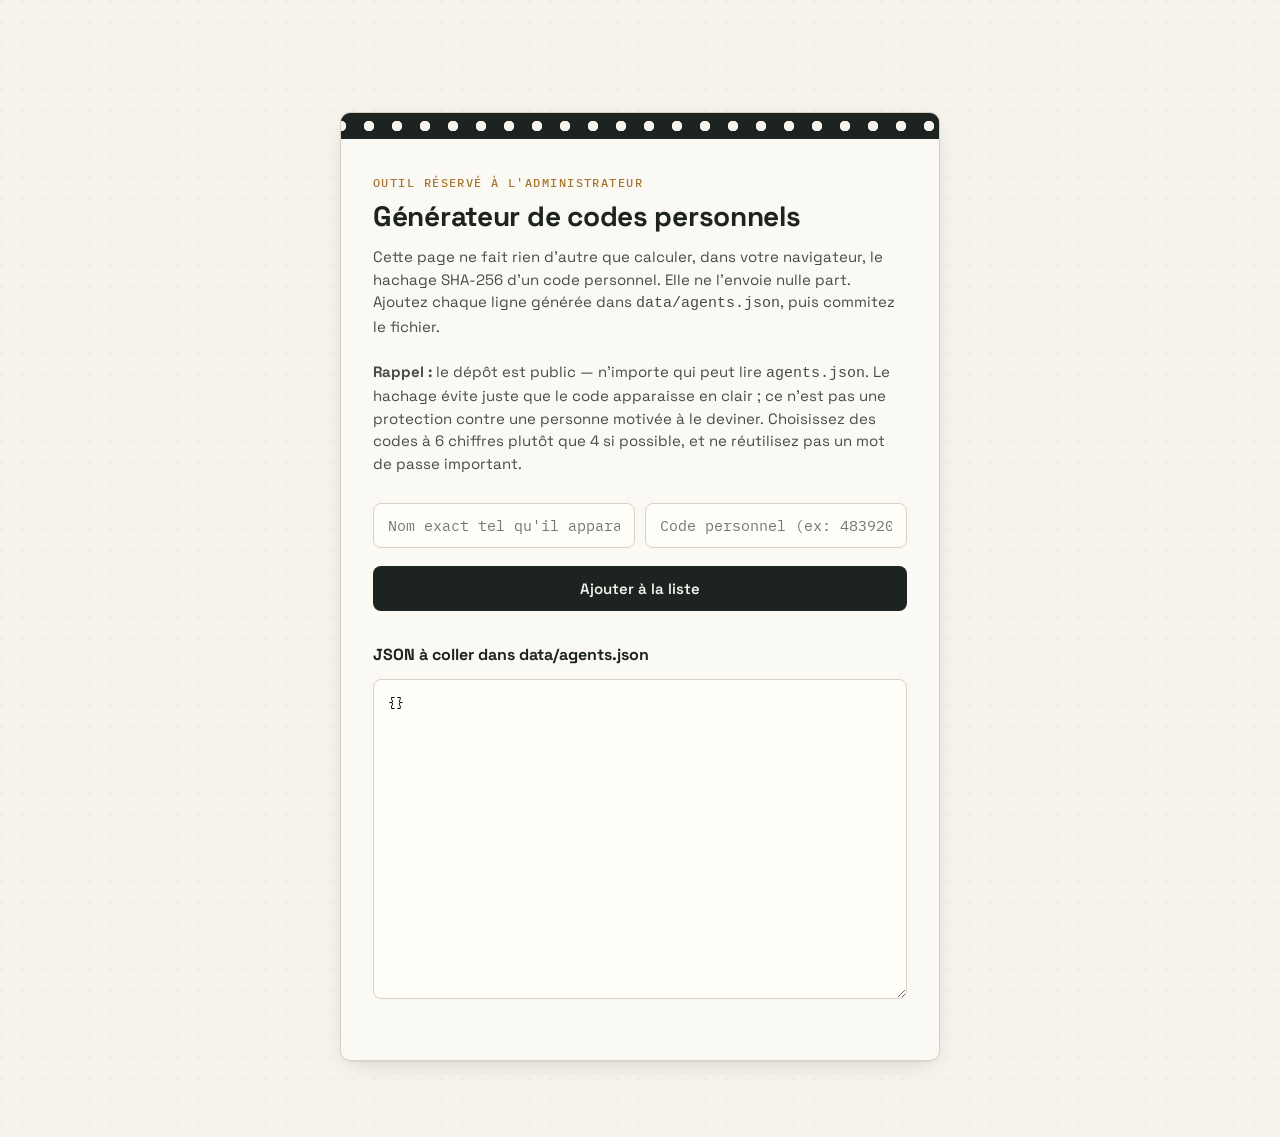
==== admin-pin-generator.html @ 62c117f6 "Add files via upload" ====
<!DOCTYPE html>
<html lang="fr">
<head>
<meta charset="UTF-8">
<title>Générateur de codes — outil admin</title>
<link href="https://fonts.googleapis.com/css2?family=IBM+Plex+Mono:wght@400;500;600&family=Space+Grotesk:wght@400;600&display=swap" rel="stylesheet">
<link rel="stylesheet" href="style.css">
<style>
  #app{ max-width: 640px; }
  textarea{
    width:100%; min-height: 320px; font-family: var(--font-mono); font-size: 13px;
    padding: 14px; border-radius: 8px; border: 1px solid var(--line); background: var(--paper-raised);
  }
  .row{ display:flex; gap:10px; margin-bottom: 12px; }
  .row input{ flex:1; }
  table.list{ width:100%; border-collapse:collapse; margin-top:16px; font-size:13px; }
  table.list td, table.list th{ border-bottom:1px solid var(--line); padding:6px 8px; text-align:left; font-family: var(--font-mono); }
</style>
</head>
<body>
<div id="app">
  <div class="card card-punch">
    <div class="punch-strip"></div>
    <div class="card-body">
      <p class="eyebrow">Outil réservé à l'administrateur</p>
      <h1>Générateur de codes personnels</h1>
      <p class="lede">
        Cette page ne fait rien d'autre que calculer, dans votre navigateur, le hachage SHA-256
        d'un code personnel. Elle ne l'envoie nulle part. Ajoutez chaque ligne générée dans
        <code>data/agents.json</code>, puis commitez le fichier.<br><br>
        <strong>Rappel :</strong> le dépôt est public — n'importe qui peut lire <code>agents.json</code>.
        Le hachage évite juste que le code apparaisse en clair ; ce n'est pas une protection contre
        une personne motivée à le deviner. Choisissez des codes à 6 chiffres plutôt que 4 si possible,
        et ne réutilisez pas un mot de passe important.
      </p>

      <div class="row">
        <input type="text" id="name" placeholder="Nom exact tel qu'il apparaît dans le fichier Excel">
        <input type="text" id="pin" placeholder="Code personnel (ex: 483920)">
      </div>
      <button class="btn-primary" id="add-btn" type="button" style="margin-bottom:20px;">Ajouter à la liste</button>

      <h2 style="font-size:16px;">JSON à coller dans data/agents.json</h2>
      <textarea id="output" readonly>{}</textarea>

      <table class="list" id="preview"><tbody></tbody></table>
    </div>
  </div>
</div>

<script>
  const entries = {};

  async function sha256(text) {
    const buf = await crypto.subtle.digest('SHA-256', new TextEncoder().encode(text));
    return Array.from(new Uint8Array(buf)).map(b => b.toString(16).padStart(2, '0')).join('');
  }

  function render() {
    document.getElementById('output').textContent = JSON.stringify(entries, null, 2);
    const tbody = document.querySelector('#preview tbody');
    tbody.innerHTML = '';
    Object.entries(entries).forEach(([name, hash]) => {
      const tr = document.createElement('tr');
      tr.innerHTML = `<td>${name}</td><td>${hash.slice(0,12)}…</td>`;
      tbody.appendChild(tr);
    });
  }

  document.getElementById('add-btn').addEventListener('click', async () => {
    const name = document.getElementById('name').value.trim();
    const pin = document.getElementById('pin').value.trim();
    if (!name || !pin) return;
    entries[name] = await sha256(pin);
    document.getElementById('pin').value = '';
    render();
  });

  render();
</script>
</body>
</html>
---- style.css ----
/* ============================================================
   Tokens
   Palette inspirée des fiches de pointage (carton, encre, laiton)
   ============================================================ */
:root{
  --ink:        #1c2321;
  --ink-soft:   #4a4a46;
  --paper:      #f6f3ec;
  --paper-raised:#fffdf8;
  --card:       #fbf9f3;
  --line:       #d8d2c2;
  --brass:      #a9762f;
  --brass-soft: #ecdcb9;
  --rust:       #a3402f;
  --rust-soft:  #f0dad4;
  --focus:      #2f6f6b;

  --font-display: 'Space Grotesk', system-ui, sans-serif;
  --font-mono:    'IBM Plex Mono', 'SFMono-Regular', Menlo, monospace;

  --radius: 10px;
  --shadow: 0 1px 2px rgba(28,35,33,.06), 0 8px 24px -12px rgba(28,35,33,.25);
}

*{ box-sizing: border-box; }

html,body{
  margin:0;
  min-height:100%;
  background: var(--paper);
  color: var(--ink);
  font-family: var(--font-display);
}

body{
  background-image:
    radial-gradient(circle at 1px 1px, rgba(28,35,33,.05) 1px, transparent 0);
  background-size: 22px 22px;
}

#app{ max-width: 720px; margin: 0 auto; padding: 48px 20px 80px; }

.screen{ display:flex; flex-direction:column; align-items:stretch; }

/* ===== Cartes / fiche de pointage ===== */
.card-punch{
  position: relative;
  background: var(--card);
  border: 1px solid var(--line);
  border-radius: var(--radius);
  box-shadow: var(--shadow);
  overflow: hidden;
  margin-top: 64px;
}

.punch-strip{
  height: 26px;
  width: 100%;
  background: var(--ink);
  background-image: radial-gradient(circle, var(--paper) 5px, transparent 5.5px);
  background-size: 28px 26px;
  background-position: 14px center;
  background-repeat: repeat-x;
}

.card-body{ padding: 36px 32px 40px; }

.eyebrow{
  font-family: var(--font-mono);
  text-transform: uppercase;
  letter-spacing: .12em;
  font-size: 12px;
  color: var(--brass);
  margin: 0 0 8px;
  font-weight: 500;
}

h1{ font-size: 28px; margin: 0 0 12px; letter-spacing: -0.01em; }

.lede{ color: var(--ink-soft); line-height: 1.5; margin: 0 0 28px; font-size: 15px; }

/* ===== Formulaire ===== */
.field{ display:block; margin-bottom: 18px; }
.field span{ display:block; font-size: 13px; font-weight: 600; margin-bottom: 6px; }

select, input{
  width: 100%;
  padding: 12px 14px;
  border: 1px solid var(--line);
  border-radius: 8px;
  background: var(--paper-raised);
  font-family: var(--font-mono);
  font-size: 15px;
  color: var(--ink);
}
select:focus, input:focus{
  outline: none;
  border-color: var(--focus);
  box-shadow: 0 0 0 3px rgba(47,111,107,.15);
}

.btn-primary{
  width: 100%;
  padding: 13px 16px;
  margin-top: 6px;
  border: none;
  border-radius: 8px;
  background: var(--ink);
  color: var(--paper);
  font-family: var(--font-display);
  font-weight: 600;
  font-size: 15px;
  cursor: pointer;
  transition: transform .12s ease, background .12s ease;
}
.btn-primary:hover{ background:#000; }
.btn-primary:active{ transform: scale(.98); }

.btn-ghost{
  padding: 9px 14px;
  border: 1px solid var(--line);
  border-radius: 8px;
  background: transparent;
  color: var(--ink-soft);
  font-family: var(--font-display);
  font-size: 14px;
  cursor: pointer;
}
.btn-ghost:hover{ border-color: var(--ink-soft); color: var(--ink); }

.error{ color: var(--rust); font-size: 13px; margin-top: 12px; }
.status{ color: var(--ink-soft); font-size: 13px; margin-top: 16px; text-align:center; }

.footnote{
  text-align:center;
  color: var(--ink-soft);
  font-size: 12px;
  margin-top: 18px;
  line-height: 1.5;
}

/* ===== Dashboard ===== */
.dash-header{
  display:flex; justify-content: space-between; align-items:flex-end;
  margin-bottom: 24px; gap: 16px; flex-wrap: wrap;
}
.dash-header h1{ margin:0; font-size: 26px; }
.dash-header-actions{ display:flex; align-items:center; gap:12px; }

.year-picker{ display:flex; align-items:center; gap:8px; font-size: 13px; }
.year-picker select{ width:auto; padding: 8px 10px; }

.hero-card{
  background: var(--ink);
  color: var(--paper);
  border-radius: var(--radius);
  padding: 32px;
  margin-bottom: 16px;
  box-shadow: var(--shadow);
}
.hero-label{
  font-family: var(--font-mono);
  font-size: 12px;
  letter-spacing: .08em;
  text-transform: uppercase;
  color: var(--brass-soft);
  margin: 0 0 10px;
}
.hero-value{
  font-family: var(--font-mono);
  font-size: 52px;
  font-weight: 600;
  margin: 0;
  font-variant-numeric: tabular-nums;
  letter-spacing: -0.01em;
}
.hero-value.negative{ color: #e39c8c; }
.hero-sub{ margin: 8px 0 0; color: #b7bdb9; font-size: 13px; }

.report-chip{
  display:flex; align-items:center; gap:8px;
  font-family: var(--font-mono);
  font-size: 13px;
  color: var(--ink-soft);
  background: var(--brass-soft);
  border-radius: 999px;
  padding: 8px 14px;
  width: fit-content;
  margin-bottom: 32px;
}
.chip-dot{ width:6px; height:6px; border-radius:50%; background: var(--brass); display:inline-block; }

.section-title{
  font-size: 14px;
  text-transform: uppercase;
  letter-spacing: .08em;
  color: var(--ink-soft);
  margin: 0 0 14px;
  font-weight: 600;
}

/* Bande de pointage : une tuile par mois */
.punch-row{
  display: grid;
  grid-template-columns: repeat(auto-fill, minmax(72px, 1fr));
  gap: 6px;
  margin-bottom: 32px;
}
.punch-tile{
  border: 1px solid var(--line);
  border-radius: 8px;
  background: var(--paper-raised);
  padding: 10px 8px;
  text-align:center;
  position: relative;
}
.punch-tile.is-current{ border-color: var(--focus); border-width: 2px; }
.punch-tile .m{
  font-size: 11px;
  text-transform: uppercase;
  letter-spacing: .05em;
  color: var(--ink-soft);
  margin: 0 0 6px;
}
.punch-tile .v{
  font-family: var(--font-mono);
  font-size: 13px;
  font-weight: 600;
  margin:0;
  font-variant-numeric: tabular-nums;
}
.punch-tile .v.negative{ color: var(--rust); }
.punch-tile .v.positive{ color: var(--brass); }
.punch-tile .v.empty{ color: var(--line); }

/* Registre / table détaillée */
.ledger{
  width: 100%;
  border-collapse: collapse;
  background: var(--card);
  border: 1px solid var(--line);
  border-radius: var(--radius);
  overflow: hidden;
  font-size: 14px;
}
.ledger th{
  text-align: left;
  font-family: var(--font-mono);
  font-size: 11px;
  text-transform: uppercase;
  letter-spacing: .06em;
  color: var(--ink-soft);
  padding: 10px 16px;
  border-bottom: 1px solid var(--line);
  background: var(--paper);
}
.ledger td{
  padding: 11px 16px;
  border-bottom: 1px solid var(--line);
  font-family: var(--font-mono);
  font-variant-numeric: tabular-nums;
}
.ledger tr:last-child td{ border-bottom: none; }
.ledger td.negative{ color: var(--rust); }
.ledger td.positive{ color: var(--brass); }
.ledger tr.current-row{ background: var(--brass-soft); }

@media (max-width: 480px){
  .hero-value{ font-size: 40px; }
  .card-body{ padding: 28px 20px 32px; }
}
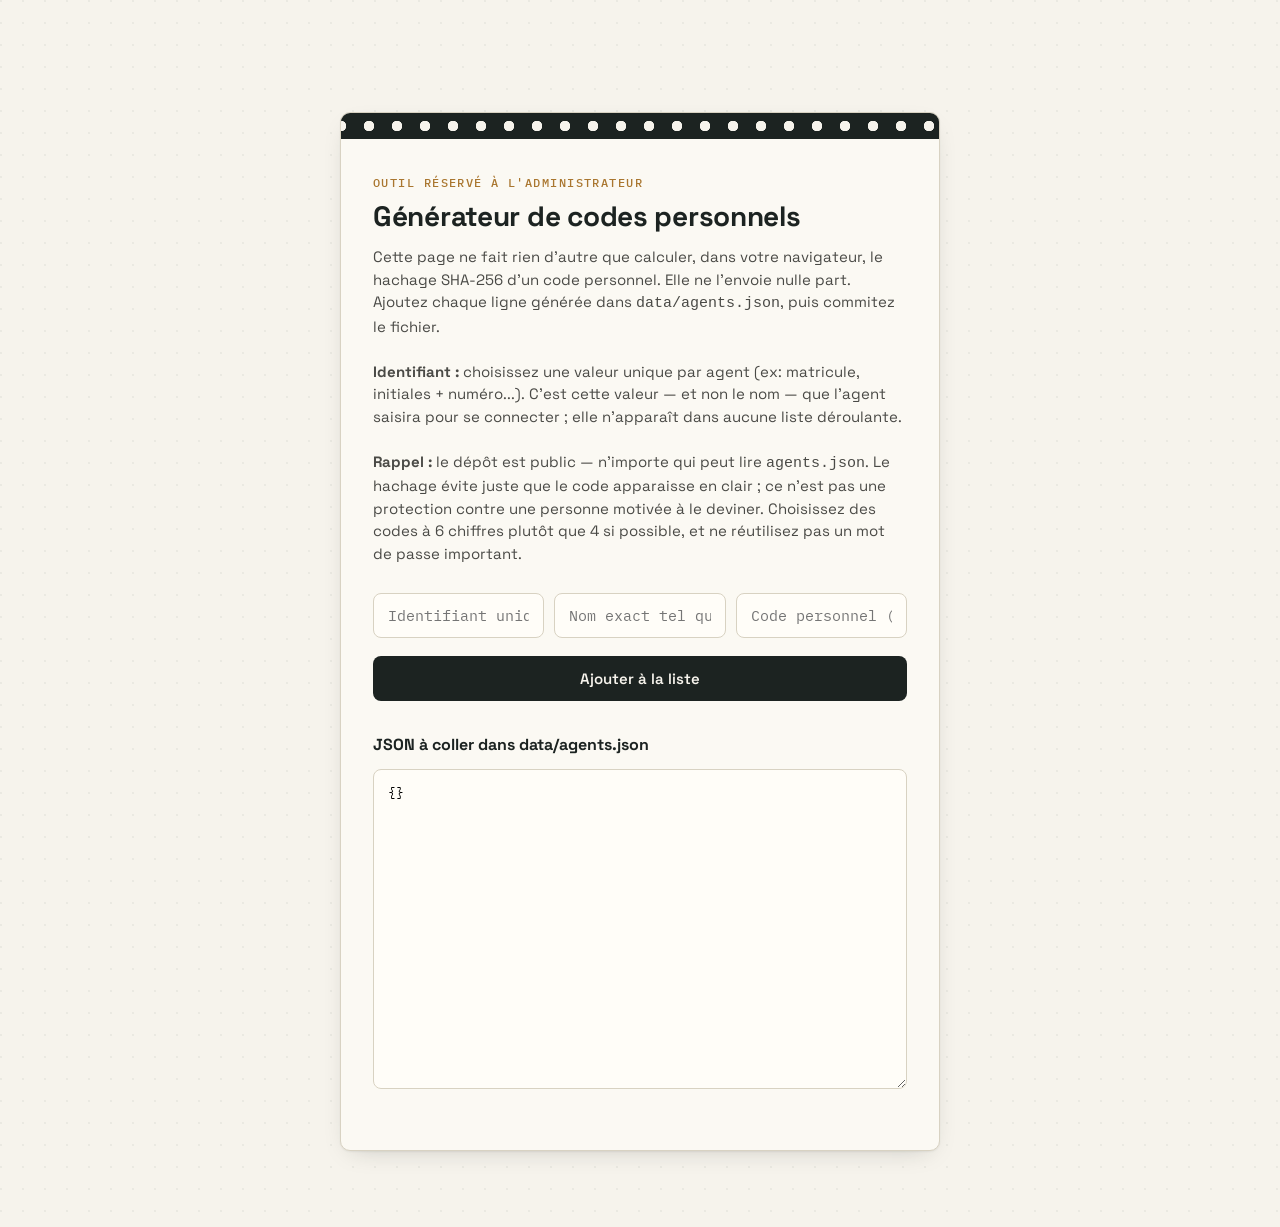
==== commit 5ae8ea21: "Add files via upload" ====
--- a/admin-pin-generator.html
+++ b/admin-pin-generator.html
@@ -28,6 +28,9 @@
         Cette page ne fait rien d'autre que calculer, dans votre navigateur, le hachage SHA-256
         d'un code personnel. Elle ne l'envoie nulle part. Ajoutez chaque ligne générée dans
         <code>data/agents.json</code>, puis commitez le fichier.<br><br>
+        <strong>Identifiant :</strong> choisissez une valeur unique par agent (ex: matricule,
+        initiales + numéro...). C'est cette valeur — et non le nom — que l'agent saisira pour
+        se connecter ; elle n'apparaît dans aucune liste déroulante.<br><br>
         <strong>Rappel :</strong> le dépôt est public — n'importe qui peut lire <code>agents.json</code>.
         Le hachage évite juste que le code apparaisse en clair ; ce n'est pas une protection contre
         une personne motivée à le deviner. Choisissez des codes à 6 chiffres plutôt que 4 si possible,
@@ -35,6 +38,7 @@
       </p>
 
       <div class="row">
+        <input type="text" id="agent-id" placeholder="Identifiant unique (ex: BM01)">
         <input type="text" id="name" placeholder="Nom exact tel qu'il apparaît dans le fichier Excel">
         <input type="text" id="pin" placeholder="Code personnel (ex: 483920)">
       </div>
@@ -60,18 +64,20 @@
     document.getElementById('output').textContent = JSON.stringify(entries, null, 2);
     const tbody = document.querySelector('#preview tbody');
     tbody.innerHTML = '';
-    Object.entries(entries).forEach(([name, hash]) => {
+    Object.entries(entries).forEach(([id, record]) => {
       const tr = document.createElement('tr');
-      tr.innerHTML = `<td>${name}</td><td>${hash.slice(0,12)}…</td>`;
+      tr.innerHTML = `<td>${id}</td><td>${record.nom}</td><td>${record.hash.slice(0,12)}…</td>`;
       tbody.appendChild(tr);
     });
   }
 
   document.getElementById('add-btn').addEventListener('click', async () => {
+    const id = document.getElementById('agent-id').value.trim();
     const name = document.getElementById('name').value.trim();
     const pin = document.getElementById('pin').value.trim();
-    if (!name || !pin) return;
-    entries[name] = await sha256(pin);
+    if (!id || !name || !pin) return;
+    entries[id] = { nom: name, hash: await sha256(pin) };
+    document.getElementById('agent-id').value = '';
     document.getElementById('pin').value = '';
     render();
   });
